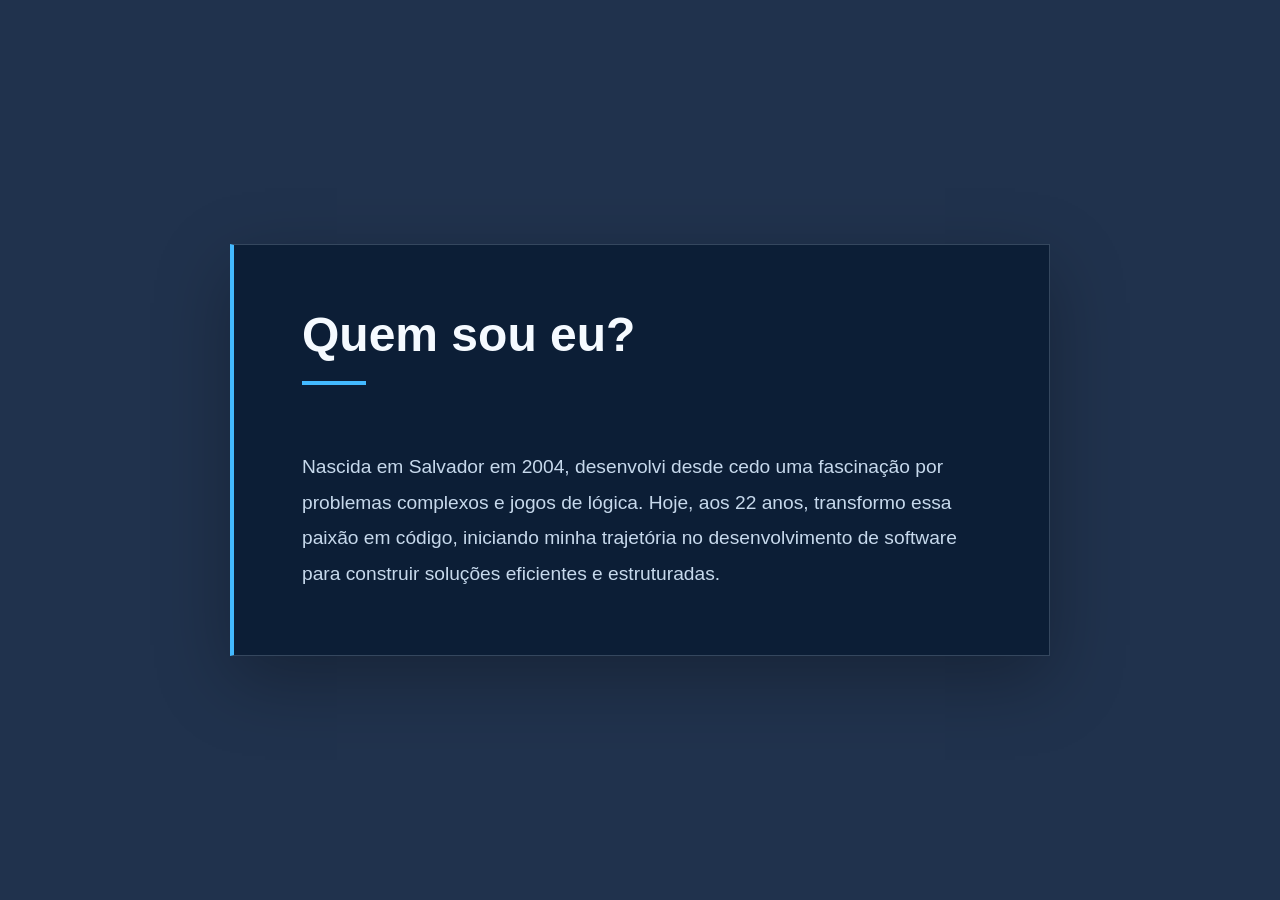
==== index.html @ 0cf0d45c "MEU PORTIFOLIO" ====
<!-- Apresentação, falar um pouco sobre "Você" -->
 <!-- Primeira página -->

<!DOCTYPE html>
<html lang="pt">
<head>
    <meta charset="UTF-8">
    <meta name="viewport" content="width=device-width, initial-scale=1.0">
    <title>Kaylanne Santos</title>
    <link rel="stylesheet" href="style.css">
</head>
<body>
    <main>
    <h1>Quem sou eu?</h1>
    <br><br>
    <h3>Nascida em Salvador em 2004, desenvolvi desde cedo uma fascinação por problemas complexos e jogos de lógica. Hoje, aos 22 anos, transformo essa paixão em código, iniciando minha trajetória no desenvolvimento de software para construir soluções eficientes e estruturadas.</h3>
    </main>
</body>
</html>
---- style.css ----
:root {
	color-scheme: dark;
	--blue-deep: #071b36;
	--blue: #0b3970;
	--blue-bright: #43b9ff;
	--white: #f5faff;
	--white-muted: #c7d9ec;
}

* {
	box-sizing: border-box;
}

body {
	min-height: 100vh;
	margin: 0;
	display: grid;
	place-items: center;
	padding: 48px 24px;
	color: var(--white);
	background-color: var(--blue-deep);
	background-image: url("assets/azul_noite.png");
	background-position: center;
	background-size: cover;
	background-repeat: no-repeat;
	font-family: "Trebuchet MS", "Verdana", sans-serif;
}

main {
	width: min(100%, 820px);
	padding: 64px 68px;
	border: 1px solid rgba(199, 217, 236, 0.22);
	border-left: 4px solid var(--blue-bright);
	background: rgba(5, 23, 47, 0.72);
	box-shadow: 0 24px 70px rgba(0, 0, 0, 0.28);
	animation: arrive 700ms ease-out both;
}

h1 {
	margin: 0 0 28px;
	color: var(--white);
	font-size: 3rem;
	line-height: 1.1;
}

h1::after {
	display: block;
	width: 64px;
	height: 4px;
	margin-top: 20px;
	background: var(--blue-bright);
	content: "";
}

h3 {
	margin: 0;
	color: var(--white-muted);
	font-size: 1.2rem;
	font-weight: 400;
	line-height: 1.85;
}

@keyframes arrive {
	from {
		opacity: 0;
		transform: translateY(14px);
	}

	to {
		opacity: 1;
		transform: translateY(0);
	}
}

@media (max-width: 600px) {
	body {
		padding: 24px 16px;
	}

	main {
		padding: 40px 28px;
	}

	h1 {
		font-size: 2.25rem;
	}

	h3 {
		font-size: 1.05rem;
	}
}

@media (prefers-reduced-motion: reduce) {
	*,
	*::before,
	*::after {
		animation-duration: 0.01ms !important;
		animation-iteration-count: 1 !important;
		scroll-behavior: auto !important;
	}
}
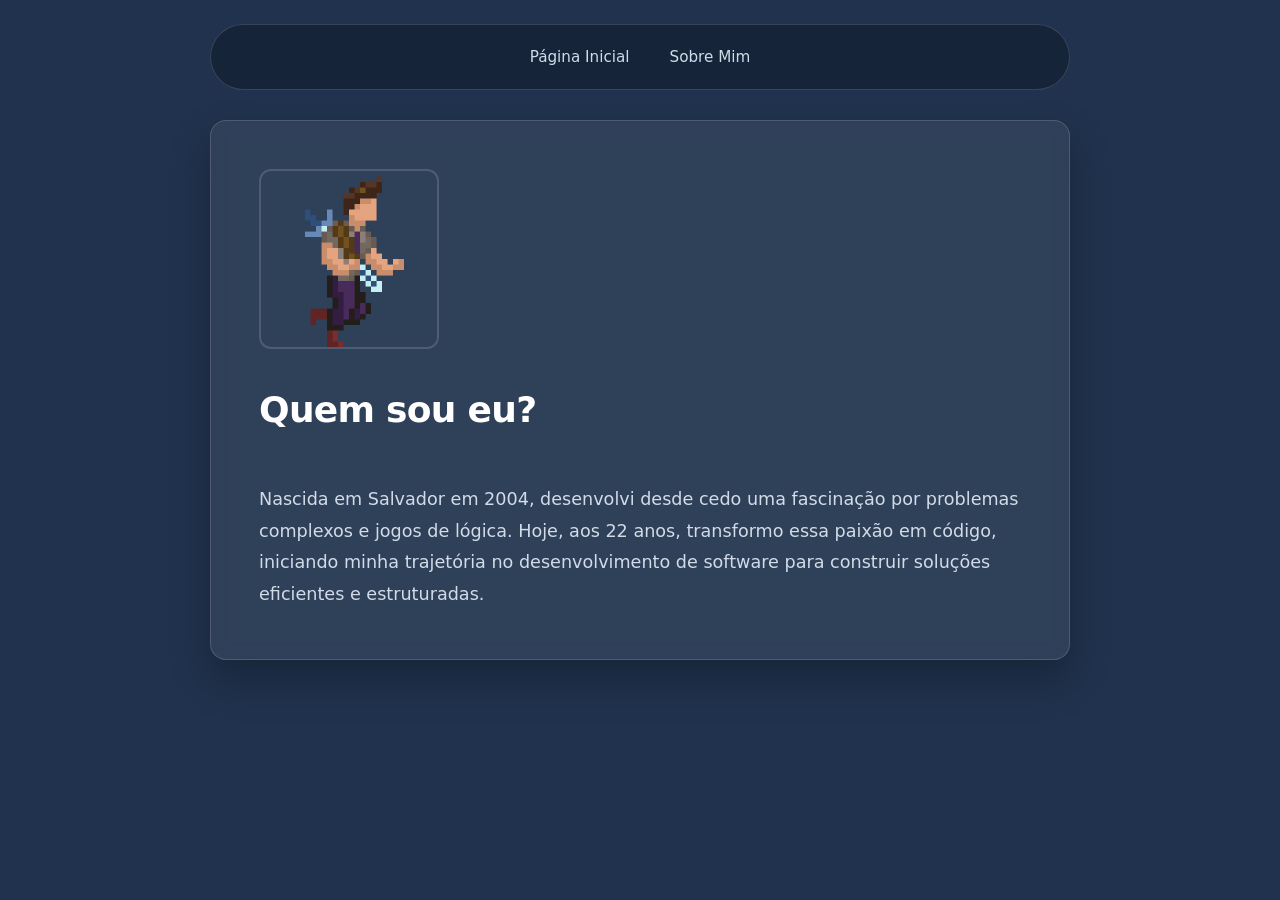
==== commit 85c7645b: "Quase finalizado" ====
--- a/index.html
+++ b/index.html
@@ -8,11 +8,17 @@
     <meta name="viewport" content="width=device-width, initial-scale=1.0">
     <title>Kaylanne Santos</title>
     <link rel="stylesheet" href="style.css">
+
 </head>
-<body>
+<body class="pagina-inicial" >
+    <nav class="meu-navegador">
+    <a href="index.html">Página Inicial</a>
+    <a href="experiencia.html">Sobre Mim</a>
+    </nav>
     <main>
+        <img src="assets/personagem_teste2.webp" alt="">
     <h1>Quem sou eu?</h1>
-    <br><br>
+    <br>
     <h3>Nascida em Salvador em 2004, desenvolvi desde cedo uma fascinação por problemas complexos e jogos de lógica. Hoje, aos 22 anos, transformo essa paixão em código, iniciando minha trajetória no desenvolvimento de software para construir soluções eficientes e estruturadas.</h3>
     </main>
 </body>
--- a/style.css
+++ b/style.css
@@ -1,101 +1,157 @@
+/* ==========================================
+   VARIÁVEIS DE CORES E ESTILOS
+   ========================================== */
 :root {
-	color-scheme: dark;
-	--blue-deep: #071b36;
-	--blue: #0b3970;
-	--blue-bright: #43b9ff;
-	--white: #f5faff;
-	--white-muted: #c7d9ec;
+	/* Azul extraído da imagem de referência (#20324d) */
+	--bg-blue: #20324d;
+	--bg-card: rgba(255, 255, 255, 0.07);
+	
+	/* Tipografia 100% Branca / Clara */
+	--text-white: #ffffff;
+	--text-muted: #d1dce8;
+	
+	/* Cores de Destaque */
+	--accent-blue: #38bdf8;
+	--border-color: rgba(255, 255, 255, 0.15);
 }
 
+/* ==========================================
+   RESET & BASE GLOBAL
+   ========================================== */
 * {
+	margin: 0;
+	padding: 0;
 	box-sizing: border-box;
 }
 
 body {
+	width: 100%;
 	min-height: 100vh;
 	margin: 0;
-	display: grid;
-	place-items: center;
-	padding: 48px 24px;
-	color: var(--white);
-	background-color: var(--blue-deep);
-	background-image: url("assets/azul_noite.png");
-	background-position: center;
-	background-size: cover;
-	background-repeat: no-repeat;
-	font-family: "Trebuchet MS", "Verdana", sans-serif;
+	background-color: var(--bg-blue);
+	color: var(--text-white);
+	font-family: 'Inter', system-ui, -apple-system, sans-serif;
+	line-height: 1.6;
+	display: flex;
+	flex-direction: column;
+	align-items: center;
 }
 
+/* Container de Conteúdo Principal */
 main {
-	width: min(100%, 820px);
-	padding: 64px 68px;
-	border: 1px solid rgba(199, 217, 236, 0.22);
-	border-left: 4px solid var(--blue-bright);
-	background: rgba(5, 23, 47, 0.72);
-	box-shadow: 0 24px 70px rgba(0, 0, 0, 0.28);
-	animation: arrive 700ms ease-out both;
+	width: min(90%, 860px);
+	margin: 30px auto 60px;
+	padding: 48px;
+	background: var(--bg-card);
+	border: 1px solid var(--border-color);
+	border-radius: 16px;
+	backdrop-filter: blur(8px);
+	box-shadow: 0 20px 40px rgba(0, 0, 0, 0.25);
 }
 
-h1 {
-	margin: 0 0 28px;
-	color: var(--white);
-	font-size: 3rem;
-	line-height: 1.1;
+/* ==========================================
+   MENU DE NAVEGAÇÃO (.meu-navegador)
+   ========================================== */
+.meu-navegador {
+	width: min(90%, 860px);
+	margin: 24px auto 0;
+	padding: 14px 28px;
+	display: flex;
+	justify-content: center;
+	align-items: center;
+	gap: 2.5rem; /* Espaçamento bem distribuído entre os links */
+	background: rgba(21, 35, 54, 0.85);
+	border: 1px solid var(--border-color);
+	border-radius: 50px;
+	backdrop-filter: blur(12px);
 }
 
-h1::after {
-	display: block;
-	width: 64px;
-	height: 4px;
-	margin-top: 20px;
-	background: var(--blue-bright);
-	content: "";
+.meu-navegador a {
+	position: relative;
+	color: var(--text-muted);
+	text-decoration: none;
+	font-weight: 500;
+	font-size: 0.95rem;
+	padding: 6px 0;
+	transition: color 0.2s ease;
+}
+
+.meu-navegador a:hover {
+	color: var(--text-white);
+}
+
+/* Efeito moderno de linha azul ao passar o mouse */
+.meu-navegador a::after {
+	content: '';
+	position: absolute;
+	left: 0;
+	bottom: -2px;
+	width: 0%;
+	height: 2px;
+	background-color: var(--accent-blue);
+	transition: width 0.3s ease;
+	border-radius: 2px;
+}
+
+.meu-navegador a:hover::after {
+	width: 100%;
+}
+
+/* ==========================================
+   ELEMENTOS DE CONTEÚDO (H1, H3, Imagens)
+   ========================================== */
+h1 {
+	color: var(--text-white);
+	font-size: 2.25rem;
+	margin-bottom: 20px;
+	letter-spacing: -0.02em;
 }
 
 h3 {
-	margin: 0;
-	color: var(--white-muted);
-	font-size: 1.2rem;
+	color: var(--text-muted);
+	font-size: 1.1rem;
 	font-weight: 400;
-	line-height: 1.85;
+	line-height: 1.8;
 }
 
-@keyframes arrive {
-	from {
-		opacity: 0;
-		transform: translateY(14px);
+/* Estilo para a foto de perfil na página inicial */
+main > img {
+	max-width: 180px;
+	height: auto;
+	border-radius: 12px;
+	margin-bottom: 24px;
+	object-fit: cover;
+	border: 2px solid var(--border-color);
+}
+
+/* Ajuste específico para os ícones de linguagens (Python, HTML, etc) */
+main h3 img {
+	width: 32px;
+	height: 32px;
+	vertical-align: middle;
+	margin-left: 8px;
+	border-radius: 4px;
+	border: none;
+}
+
+/* ==========================================
+   RESPONSIVIDADE (Celulares / Dispositivos Móveis)
+   ========================================== */
+@media (max-width: 650px) {
+	.meu-navegador {
+		flex-wrap: wrap;
+		gap: 1rem;
+		border-radius: 16px;
+		padding: 16px;
 	}
 
-	to {
-		opacity: 1;
-		transform: translateY(0);
+	main {
+		padding: 24px;
+		margin: 20px auto;
+	}
+
+	h1 {
+		font-size: 1.75rem;
 	}
 }
 
-@media (max-width: 600px) {
-	body {
-		padding: 24px 16px;
-	}
-
-	main {
-		padding: 40px 28px;
-	}
-
-	h1 {
-		font-size: 2.25rem;
-	}
-
-	h3 {
-		font-size: 1.05rem;
-	}
-}
-
-@media (prefers-reduced-motion: reduce) {
-	*,
-	*::before,
-	*::after {
-		animation-duration: 0.01ms !important;
-		animation-iteration-count: 1 !important;
-		scroll-behavior: auto !important;
-	}
-}
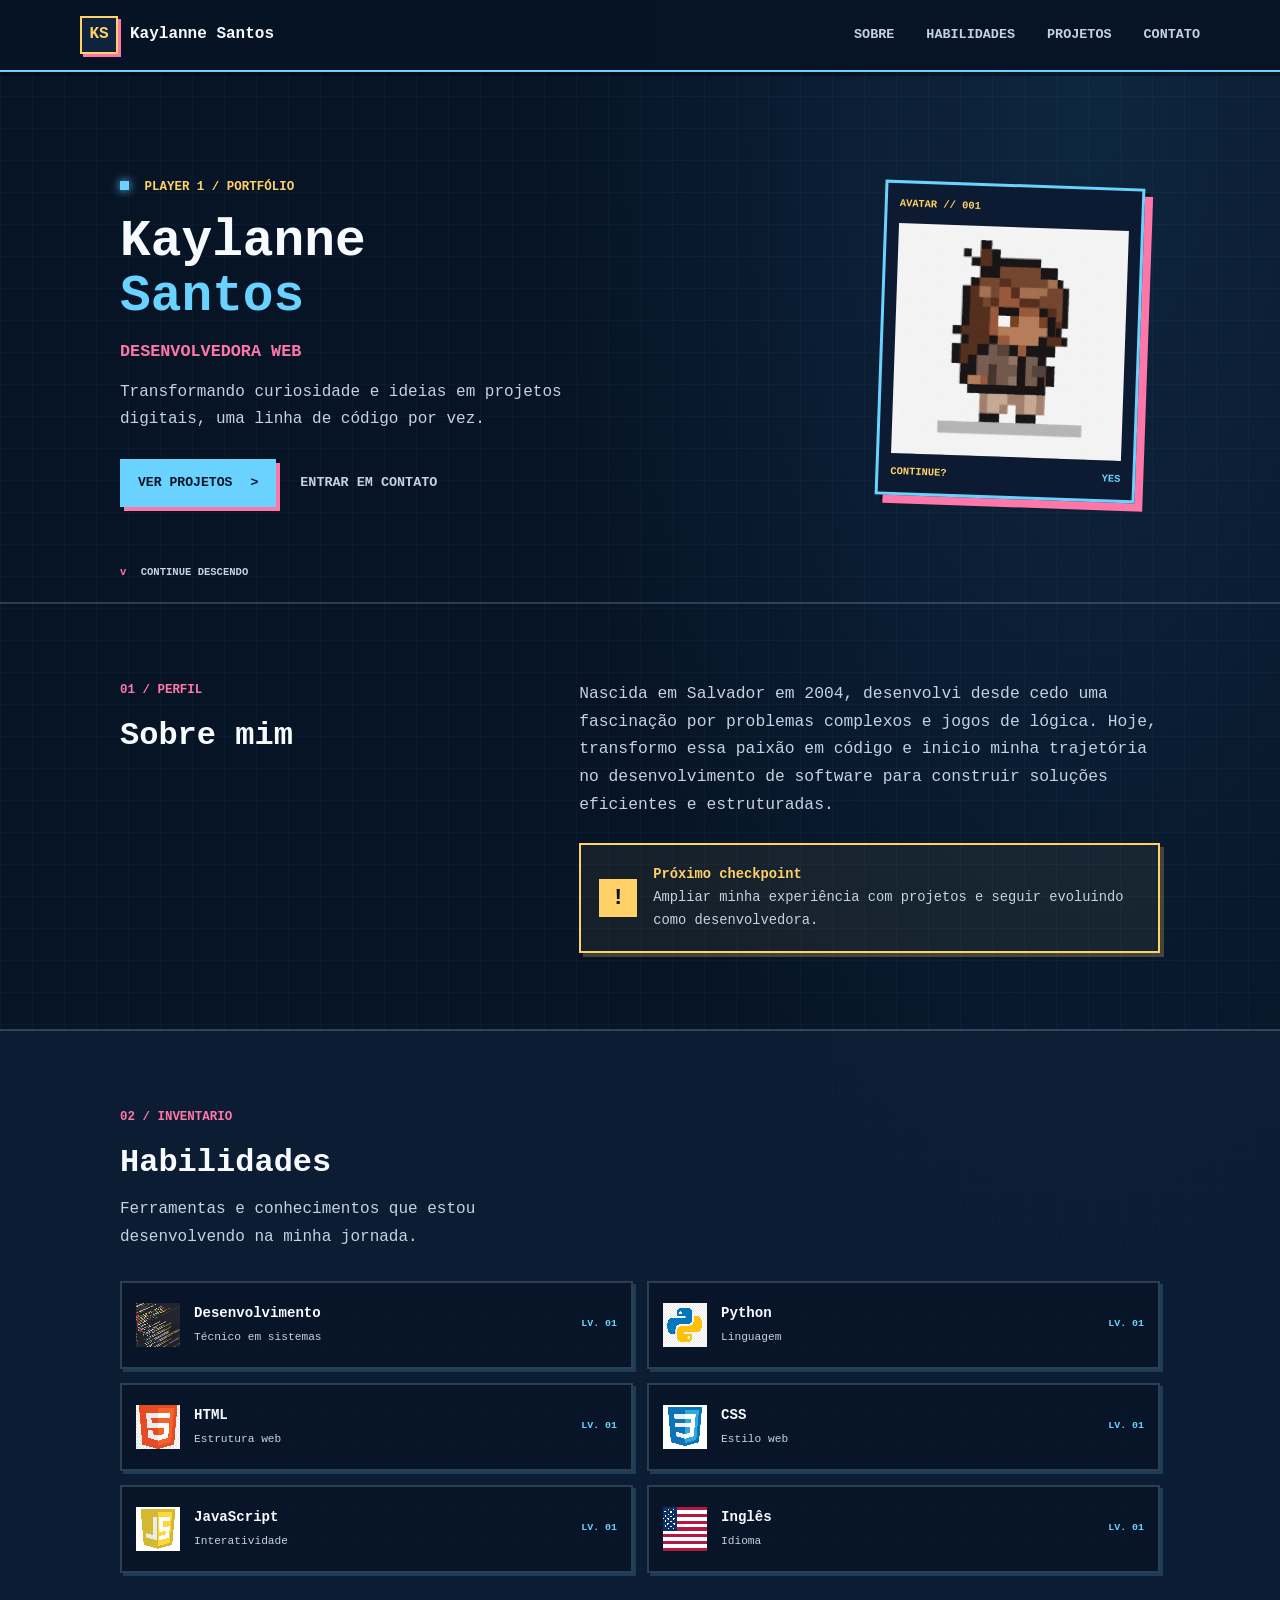
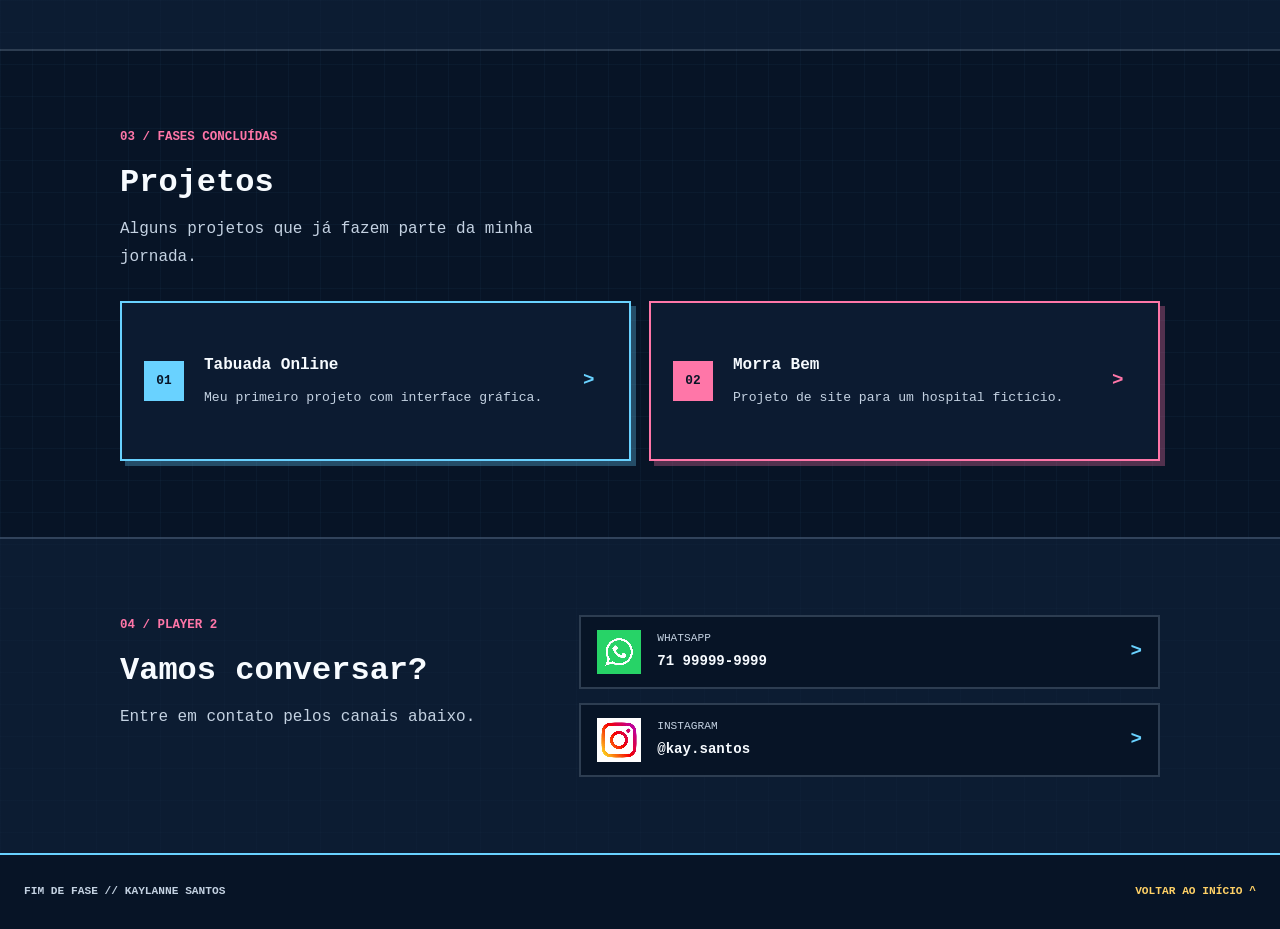
==== commit 147a65e2: "Mayara que fez" ====
--- a/index.html
+++ b/index.html
@@ -1,25 +1,160 @@
-<!-- Apresentação, falar um pouco sobre "Você" -->
- <!-- Primeira página -->
-
 <!DOCTYPE html>
-<html lang="pt">
+<html lang="pt-BR">
 <head>
     <meta charset="UTF-8">
     <meta name="viewport" content="width=device-width, initial-scale=1.0">
-    <title>Kaylanne Santos</title>
+    <meta name="description" content="Portfólio de Kaylanne Santos, desenvolvedora web em formação.">
+    <title>Kaylanne Santos | Portfólio</title>
     <link rel="stylesheet" href="style.css">
+</head>
+<body class="portfolio">
+    <header class="site-header">
+        <nav class="meu-navegador" aria-label="Navegação principal">
+            <a class="brand" href="#inicio" aria-label="Kaylanne Santos, início">
+                <span class="brand-mark" aria-hidden="true">KS</span>
+                <span class="brand-name">Kaylanne Santos</span>
+            </a>
+            <div class="nav-links">
+                <a href="#sobre">Sobre</a>
+                <a href="#experiencia">Habilidades</a>
+                <a href="#projetos">Projetos</a>
+                <a href="#contato">Contato</a>
+            </div>
+        </nav>
+    </header>
 
-</head>
-<body class="pagina-inicial" >
-    <nav class="meu-navegador">
-    <a href="index.html">Página Inicial</a>
-    <a href="experiencia.html">Sobre Mim</a>
-    </nav>
     <main>
-        <img src="assets/personagem_teste2.webp" alt="">
-    <h1>Quem sou eu?</h1>
-    <br>
-    <h3>Nascida em Salvador em 2004, desenvolvi desde cedo uma fascinação por problemas complexos e jogos de lógica. Hoje, aos 22 anos, transformo essa paixão em código, iniciando minha trajetória no desenvolvimento de software para construir soluções eficientes e estruturadas.</h3>
+        <section class="hero page-width" id="inicio" aria-labelledby="hero-title">
+            <div class="hero-copy">
+                <p class="eyebrow"><span class="status-light" aria-hidden="true"></span> PLAYER 1 / PORTFÓLIO</p>
+                <h1 id="hero-title">Kaylanne<br><span>Santos</span></h1>
+                <p class="hero-role">Desenvolvedora web</p>
+                <p class="hero-summary">Transformando curiosidade e ideias em projetos digitais, uma linha de código por vez.</p>
+                <div class="hero-actions">
+                    <a class="pixel-button" href="#projetos">Ver projetos <span aria-hidden="true">&gt;</span></a>
+                    <a class="text-link" href="#contato">Entrar em contato</a>
+                </div>
+            </div>
+            <figure class="avatar-frame">
+                <span class="frame-label">AVATAR // 001</span>
+                <img src="assets/eu_pixel.jpg" alt="Retrato em pixel art de Kaylanne Santos">
+                <figcaption>CONTINUE? <span>YES</span></figcaption>
+            </figure>
+            <a class="scroll-cue" href="#sobre"><span aria-hidden="true">v</span> CONTINUE DESCENDO</a>
+        </section>
+
+        <section class="page-section" id="sobre" aria-labelledby="sobre-title">
+            <div class="page-width section-inner about-layout">
+                <div class="section-heading">
+                    <p class="eyebrow">01 / PERFIL</p>
+                    <h2 id="sobre-title">Sobre mim</h2>
+                </div>
+                <div class="about-copy">
+                    <p>Nascida em Salvador em 2004, desenvolvi desde cedo uma fascinação por problemas complexos e jogos de lógica. Hoje, transformo essa paixão em código e inicio minha trajetória no desenvolvimento de software para construir soluções eficientes e estruturadas.</p>
+                    <div class="checkpoint">
+                        <span class="checkpoint-icon" aria-hidden="true">!</span>
+                        <p><strong>Próximo checkpoint</strong><br>Ampliar minha experiência com projetos e seguir evoluindo como desenvolvedora.</p>
+                    </div>
+                </div>
+            </div>
+        </section>
+
+        <section class="page-section section-alt" id="experiencia" aria-labelledby="habilidades-title">
+            <div class="page-width section-inner">
+                <div class="section-heading">
+                    <p class="eyebrow">02 / INVENTARIO</p>
+                    <h2 id="habilidades-title">Habilidades</h2>
+                    <p class="section-intro">Ferramentas e conhecimentos que estou desenvolvendo na minha jornada.</p>
+                </div>
+                <ul class="skill-grid">
+                    <li class="skill-item">
+                        <img src="assets/dese.jpg" alt="" loading="lazy">
+                        <span><strong>Desenvolvimento</strong><small>Técnico em sistemas</small></span>
+                        <span class="skill-level" aria-label="Em desenvolvimento">LV. 01</span>
+                    </li>
+                    <li class="skill-item">
+                        <img src="assets/python_logo.png" alt="" loading="lazy">
+                        <span><strong>Python</strong><small>Linguagem</small></span>
+                        <span class="skill-level" aria-label="Em desenvolvimento">LV. 01</span>
+                    </li>
+                    <li class="skill-item">
+                        <img src="assets/html.jpeg" alt="" loading="lazy">
+                        <span><strong>HTML</strong><small>Estrutura web</small></span>
+                        <span class="skill-level" aria-label="Em desenvolvimento">LV. 01</span>
+                    </li>
+                    <li class="skill-item">
+                        <img src="assets/css2.webp" alt="" loading="lazy">
+                        <span><strong>CSS</strong><small>Estilo web</small></span>
+                        <span class="skill-level" aria-label="Em desenvolvimento">LV. 01</span>
+                    </li>
+                    <li class="skill-item">
+                        <img src="assets/javascript.png" alt="" loading="lazy">
+                        <span><strong>JavaScript</strong><small>Interatividade</small></span>
+                        <span class="skill-level" aria-label="Em desenvolvimento">LV. 01</span>
+                    </li>
+                    <li class="skill-item">
+                        <img src="assets/ingles.webp" alt="" loading="lazy">
+                        <span><strong>Inglês</strong><small>Idioma</small></span>
+                        <span class="skill-level" aria-label="Em desenvolvimento">LV. 01</span>
+                    </li>
+                </ul>
+            </div>
+        </section>
+
+        <section class="page-section" id="projetos" aria-labelledby="projetos-title">
+            <div class="page-width section-inner">
+                <div class="section-heading">
+                    <p class="eyebrow">03 / FASES CONCLUÍDAS</p>
+                    <h2 id="projetos-title">Projetos</h2>
+                    <p class="section-intro">Alguns projetos que já fazem parte da minha jornada.</p>
+                </div>
+                <div class="project-grid">
+                    <a class="project-item" href="https://tabuadaonline-theta.vercel.app/" target="_blank" rel="noopener noreferrer">
+                        <span class="project-number">01</span>
+                        <span class="project-content">
+                            <strong>Tabuada Online</strong>
+                            <span>Meu primeiro projeto com interface gráfica.</span>
+                        </span>
+                        <span class="project-arrow" aria-hidden="true">&gt;</span>
+                    </a>
+                    <a class="project-item project-pink" href="https://share.google/IyVPj1m2NV01SVsqX" target="_blank" rel="noopener noreferrer">
+                        <span class="project-number">02</span>
+                        <span class="project-content">
+                            <strong>Morra Bem</strong>
+                            <span>Projeto de site para um hospital fictício.</span>
+                        </span>
+                        <span class="project-arrow" aria-hidden="true">&gt;</span>
+                    </a>
+                </div>
+            </div>
+        </section>
+
+        <section class="page-section section-alt" id="contato" aria-labelledby="contato-title">
+            <div class="page-width section-inner contact-layout">
+                <div class="section-heading">
+                    <p class="eyebrow">04 / PLAYER 2</p>
+                    <h2 id="contato-title">Vamos conversar?</h2>
+                    <p class="section-intro">Entre em contato pelos canais abaixo.</p>
+                </div>
+                <div class="contact-list">
+                    <a class="contact-item" href="https://wa.me/5571999999999" target="_blank" rel="noopener noreferrer">
+                        <img src="assets/whatsapp.jpeg" alt="" loading="lazy">
+                        <span><small>WHATSAPP</small><strong>71 99999-9999</strong></span>
+                        <span class="project-arrow" aria-hidden="true">&gt;</span>
+                    </a>
+                    <a class="contact-item" href="https://www.instagram.com/kay.santos/" target="_blank" rel="noopener noreferrer">
+                        <img src="assets/insta.jpeg" alt="" loading="lazy">
+                        <span><small>INSTAGRAM</small><strong>@kay.santos</strong></span>
+                        <span class="project-arrow" aria-hidden="true">&gt;</span>
+                    </a>
+                </div>
+            </div>
+        </section>
     </main>
+
+    <footer class="site-footer">
+        <p>FIM DE FASE // KAYLANNE SANTOS</p>
+        <a href="#inicio">VOLTAR AO INÍCIO ^</a>
+    </footer>
 </body>
 </html>
--- a/style.css
+++ b/style.css
@@ -1,157 +1,625 @@
-/* ==========================================
-   VARIÁVEIS DE CORES E ESTILOS
-   ========================================== */
 :root {
-	/* Azul extraído da imagem de referência (#20324d) */
-	--bg-blue: #20324d;
-	--bg-card: rgba(255, 255, 255, 0.07);
-	
-	/* Tipografia 100% Branca / Clara */
-	--text-white: #ffffff;
-	--text-muted: #d1dce8;
-	
-	/* Cores de Destaque */
-	--accent-blue: #38bdf8;
-	--border-color: rgba(255, 255, 255, 0.15);
-}
-
-/* ==========================================
-   RESET & BASE GLOBAL
-   ========================================== */
+	color-scheme: dark;
+	--night: #071426;
+	--night-light: #10233c;
+	--panel: #0c1b31;
+	--white: #f7fbff;
+	--muted: #c4d2e2;
+	--cyan: #69d2ff;
+	--pink: #ff76a8;
+	--gold: #ffd166;
+	--line: rgba(194, 224, 255, 0.2);
+	--pixel-shadow: 5px 5px 0 rgba(0, 0, 0, 0.45);
+}
+
 * {
+	box-sizing: border-box;
+}
+
+html {
+	scroll-behavior: smooth;
+}
+
+body {
+	min-width: 320px;
 	margin: 0;
+	background-color: var(--night);
+	background-image:
+		linear-gradient(rgba(105, 210, 255, 0.035) 1px, transparent 1px),
+		linear-gradient(90deg, rgba(105, 210, 255, 0.035) 1px, transparent 1px),
+		radial-gradient(ellipse at 85% 4%, rgba(35, 91, 137, 0.25), transparent 34rem);
+	background-size: 32px 32px, 32px 32px, auto;
+	color: var(--white);
+	font-family: "Courier New", Courier, monospace;
+	font-size: 16px;
+	line-height: 1.7;
+}
+
+a {
+	color: inherit;
+}
+
+a:focus-visible {
+	outline: 3px solid var(--gold);
+	outline-offset: 5px;
+}
+
+.page-width {
+	width: min(100% - 48px, 1040px);
+	margin-inline: auto;
+}
+
+.site-header {
+	position: sticky;
+	top: 0;
+	z-index: 10;
+	border-bottom: 2px solid var(--cyan);
+	background: rgba(7, 20, 38, 0.96);
+	box-shadow: 0 4px 0 rgba(0, 0, 0, 0.35);
+}
+
+.meu-navegador {
+	width: min(100% - 48px, 1120px);
+	min-height: 70px;
+	margin-inline: auto;
+	display: flex;
+	align-items: center;
+	justify-content: space-between;
+	gap: 24px;
+}
+
+.brand,
+.nav-links,
+.hero-actions {
+	display: flex;
+	align-items: center;
+}
+
+.brand {
+	gap: 12px;
+	color: var(--white);
+	text-decoration: none;
+	font-weight: 700;
+}
+
+.brand-mark {
+	width: 38px;
+	height: 38px;
+	display: grid;
+	place-items: center;
+	border: 2px solid var(--gold);
+	background: var(--night-light);
+	color: var(--gold);
+	box-shadow: 3px 3px 0 var(--pink);
+}
+
+.nav-links {
+	gap: clamp(14px, 3vw, 32px);
+}
+
+.nav-links a,
+.text-link {
+	color: var(--muted);
+	font-size: 0.84rem;
+	font-weight: 700;
+	text-decoration: none;
+	text-transform: uppercase;
+	transition: color 160ms ease;
+}
+
+.nav-links a:hover,
+.text-link:hover {
+	color: var(--cyan);
+}
+
+.hero {
+	min-height: 530px;
+	padding-block: 74px 64px;
+	display: grid;
+	grid-template-columns: minmax(0, 1fr) 300px;
+	align-items: center;
+	gap: 72px;
+	position: relative;
+}
+
+.hero-copy {
+	max-width: 620px;
+}
+
+.eyebrow {
+	margin: 0 0 16px;
+	color: var(--gold);
+	font-size: 0.78rem;
+	font-weight: 700;
+	letter-spacing: 0;
+}
+
+.status-light {
+	width: 9px;
+	height: 9px;
+	margin-right: 8px;
+	display: inline-block;
+	background: var(--cyan);
+	box-shadow: 0 0 10px var(--cyan);
+}
+
+h1,
+h2,
+p,
+figure {
+	margin-top: 0;
+}
+
+h1 {
+	margin-bottom: 14px;
+	font-size: 3.2rem;
+	line-height: 1.08;
+}
+
+h1 span {
+	color: var(--cyan);
+}
+
+.hero-role {
+	margin-bottom: 12px;
+	color: var(--pink);
+	font-size: 1.05rem;
+	font-weight: 700;
+	text-transform: uppercase;
+}
+
+.hero-summary {
+	max-width: 54ch;
+	margin-bottom: 26px;
+	color: var(--muted);
+}
+
+.hero-actions {
+	flex-wrap: wrap;
+	gap: 24px;
+}
+
+.pixel-button {
+	min-height: 48px;
+	padding: 10px 16px;
+	display: inline-flex;
+	align-items: center;
+	gap: 18px;
+	border: 2px solid var(--cyan);
+	background: var(--cyan);
+	box-shadow: 4px 4px 0 var(--pink);
+	color: var(--night);
+	font-size: 0.82rem;
+	font-weight: 700;
+	text-decoration: none;
+	text-transform: uppercase;
+	transition: transform 160ms ease, box-shadow 160ms ease;
+}
+
+.pixel-button:hover {
+	transform: translate(2px, 2px);
+	box-shadow: 2px 2px 0 var(--pink);
+}
+
+.avatar-frame {
+	width: 260px;
+	margin: 0 auto;
+	padding: 12px;
+	border: 3px solid var(--cyan);
+	background: var(--panel);
+	box-shadow: 8px 8px 0 var(--pink), var(--pixel-shadow);
+	transform: rotate(2deg);
+}
+
+.frame-label,
+.avatar-frame figcaption {
+	display: flex;
+	justify-content: space-between;
+	color: var(--gold);
+	font-size: 0.65rem;
+	font-weight: 700;
+}
+
+.avatar-frame img {
+	width: 100%;
+	aspect-ratio: 1;
+	margin-block: 10px;
+	display: block;
+	object-fit: cover;
+	image-rendering: pixelated;
+}
+
+.avatar-frame figcaption span {
+	color: var(--cyan);
+}
+
+.scroll-cue {
+	position: absolute;
+	bottom: 20px;
+	left: 0;
+	color: var(--muted);
+	font-size: 0.66rem;
+	font-weight: 700;
+	text-decoration: none;
+}
+
+.scroll-cue span {
+	margin-right: 8px;
+	color: var(--pink);
+}
+
+.page-section {
+	scroll-margin-top: 70px;
+	border-top: 2px solid var(--line);
+}
+
+.section-alt {
+	background: rgba(16, 35, 60, 0.56);
+}
+
+.section-inner {
+	padding-block: 76px;
+}
+
+.about-layout,
+.contact-layout {
+	display: grid;
+	grid-template-columns: minmax(220px, 0.8fr) minmax(0, 1.2fr);
+	gap: 72px;
+}
+
+.section-heading h2 {
+	margin-bottom: 14px;
+	color: var(--white);
+	font-size: 2rem;
+	line-height: 1.2;
+}
+
+.section-heading .eyebrow {
+	color: var(--pink);
+}
+
+.section-intro,
+.about-copy > p {
+	color: var(--muted);
+}
+
+.section-intro {
+	max-width: 48ch;
+	margin-bottom: 0;
+}
+
+.about-copy > p {
+	margin-bottom: 24px;
+	font-size: 1.02rem;
+}
+
+.checkpoint {
+	padding: 18px;
+	display: flex;
+	align-items: center;
+	gap: 16px;
+	border: 2px solid var(--gold);
+	background: rgba(255, 209, 102, 0.06);
+	box-shadow: 4px 4px 0 rgba(255, 209, 102, 0.24);
+}
+
+.checkpoint-icon {
+	width: 38px;
+	height: 38px;
+	flex: 0 0 38px;
+	display: grid;
+	place-items: center;
+	background: var(--gold);
+	color: var(--night);
+	font-size: 1.4rem;
+	font-weight: 700;
+}
+
+.checkpoint p {
+	margin: 0;
+	color: var(--muted);
+	font-size: 0.86rem;
+}
+
+.checkpoint strong {
+	color: var(--gold);
+}
+
+.skill-grid {
+	margin: 30px 0 0;
 	padding: 0;
-	box-sizing: border-box;
-}
-
-body {
-	width: 100%;
-	min-height: 100vh;
+	display: grid;
+	grid-template-columns: repeat(2, minmax(0, 1fr));
+	gap: 14px;
+	list-style: none;
+}
+
+.skill-item {
+	min-height: 88px;
+	padding: 14px;
+	display: flex;
+	align-items: center;
+	gap: 14px;
+	border: 2px solid var(--line);
+	background: rgba(7, 20, 38, 0.78);
+	box-shadow: 3px 3px 0 rgba(105, 210, 255, 0.18);
+}
+
+.skill-item img,
+.contact-item img {
+	width: 44px;
+	height: 44px;
+	flex: 0 0 44px;
+	object-fit: cover;
+	image-rendering: pixelated;
+}
+
+.skill-item > span:nth-child(2),
+.contact-item > span:nth-child(2) {
+	min-width: 0;
+	display: grid;
+	gap: 2px;
+}
+
+.skill-item strong,
+.contact-item strong {
+	color: var(--white);
+	font-size: 0.88rem;
+}
+
+.skill-item small,
+.contact-item small {
+	color: var(--muted);
+	font-size: 0.7rem;
+}
+
+.skill-level {
+	margin-left: auto;
+	color: var(--cyan);
+	font-size: 0.62rem;
+	font-weight: 700;
+	white-space: nowrap;
+}
+
+.project-grid {
+	margin-top: 30px;
+	display: grid;
+	grid-template-columns: repeat(2, minmax(0, 1fr));
+	gap: 18px;
+}
+
+.project-item {
+	min-height: 160px;
+	padding: 22px;
+	display: grid;
+	grid-template-columns: 44px minmax(0, 1fr) 24px;
+	align-items: center;
+	gap: 16px;
+	border: 2px solid var(--cyan);
+	background: var(--panel);
+	box-shadow: 5px 5px 0 rgba(105, 210, 255, 0.3);
+	text-decoration: none;
+	transition: transform 160ms ease, box-shadow 160ms ease;
+}
+
+.project-item:hover {
+	transform: translate(2px, 2px);
+	box-shadow: 3px 3px 0 rgba(105, 210, 255, 0.3);
+}
+
+.project-pink {
+	border-color: var(--pink);
+	box-shadow: 5px 5px 0 rgba(255, 118, 168, 0.3);
+}
+
+.project-number {
+	width: 40px;
+	height: 40px;
+	display: grid;
+	place-items: center;
+	background: var(--cyan);
+	color: var(--night);
+	font-size: 0.8rem;
+	font-weight: 700;
+}
+
+.project-pink .project-number {
+	background: var(--pink);
+}
+
+.project-content {
+	display: grid;
+	gap: 8px;
+}
+
+.project-content strong {
+	font-size: 1rem;
+}
+
+.project-content span {
+	color: var(--muted);
+	font-size: 0.82rem;
+}
+
+.project-arrow {
+	color: var(--cyan);
+	font-size: 1.2rem;
+	font-weight: 700;
+}
+
+.project-pink .project-arrow {
+	color: var(--pink);
+}
+
+.contact-list {
+	display: grid;
+	gap: 14px;
+}
+
+.contact-item {
+	min-height: 74px;
+	padding: 12px 16px;
+	display: flex;
+	align-items: center;
+	gap: 16px;
+	border: 2px solid var(--line);
+	background: var(--night);
+	text-decoration: none;
+}
+
+.contact-item .project-arrow {
+	margin-left: auto;
+}
+
+.contact-item:hover {
+	border-color: var(--cyan);
+}
+
+.site-footer {
+	min-height: 76px;
+	padding: 18px 24px;
+	display: flex;
+	justify-content: space-between;
+	align-items: center;
+	gap: 20px;
+	border-top: 2px solid var(--cyan);
+	background: var(--night);
+	color: var(--muted);
+	font-size: 0.7rem;
+	font-weight: 700;
+}
+
+.site-footer p {
 	margin: 0;
-	background-color: var(--bg-blue);
-	color: var(--text-white);
-	font-family: 'Inter', system-ui, -apple-system, sans-serif;
-	line-height: 1.6;
-	display: flex;
-	flex-direction: column;
-	align-items: center;
-}
-
-/* Container de Conteúdo Principal */
-main {
-	width: min(90%, 860px);
-	margin: 30px auto 60px;
-	padding: 48px;
-	background: var(--bg-card);
-	border: 1px solid var(--border-color);
-	border-radius: 16px;
-	backdrop-filter: blur(8px);
-	box-shadow: 0 20px 40px rgba(0, 0, 0, 0.25);
-}
-
-/* ==========================================
-   MENU DE NAVEGAÇÃO (.meu-navegador)
-   ========================================== */
-.meu-navegador {
-	width: min(90%, 860px);
-	margin: 24px auto 0;
-	padding: 14px 28px;
-	display: flex;
-	justify-content: center;
-	align-items: center;
-	gap: 2.5rem; /* Espaçamento bem distribuído entre os links */
-	background: rgba(21, 35, 54, 0.85);
-	border: 1px solid var(--border-color);
-	border-radius: 50px;
-	backdrop-filter: blur(12px);
-}
-
-.meu-navegador a {
-	position: relative;
-	color: var(--text-muted);
+}
+
+.site-footer a {
+	color: var(--gold);
 	text-decoration: none;
-	font-weight: 500;
-	font-size: 0.95rem;
-	padding: 6px 0;
-	transition: color 0.2s ease;
-}
-
-.meu-navegador a:hover {
-	color: var(--text-white);
-}
-
-/* Efeito moderno de linha azul ao passar o mouse */
-.meu-navegador a::after {
-	content: '';
-	position: absolute;
-	left: 0;
-	bottom: -2px;
-	width: 0%;
-	height: 2px;
-	background-color: var(--accent-blue);
-	transition: width 0.3s ease;
-	border-radius: 2px;
-}
-
-.meu-navegador a:hover::after {
-	width: 100%;
-}
-
-/* ==========================================
-   ELEMENTOS DE CONTEÚDO (H1, H3, Imagens)
-   ========================================== */
-h1 {
-	color: var(--text-white);
-	font-size: 2.25rem;
-	margin-bottom: 20px;
-	letter-spacing: -0.02em;
-}
-
-h3 {
-	color: var(--text-muted);
-	font-size: 1.1rem;
-	font-weight: 400;
-	line-height: 1.8;
-}
-
-/* Estilo para a foto de perfil na página inicial */
-main > img {
-	max-width: 180px;
-	height: auto;
-	border-radius: 12px;
-	margin-bottom: 24px;
-	object-fit: cover;
-	border: 2px solid var(--border-color);
-}
-
-/* Ajuste específico para os ícones de linguagens (Python, HTML, etc) */
-main h3 img {
-	width: 32px;
-	height: 32px;
-	vertical-align: middle;
-	margin-left: 8px;
-	border-radius: 4px;
-	border: none;
-}
-
-/* ==========================================
-   RESPONSIVIDADE (Celulares / Dispositivos Móveis)
-   ========================================== */
-@media (max-width: 650px) {
+}
+
+@media (max-width: 760px) {
 	.meu-navegador {
-		flex-wrap: wrap;
-		gap: 1rem;
-		border-radius: 16px;
+		width: calc(100% - 32px);
+		min-height: 64px;
+	}
+
+	.brand-name {
+		display: none;
+	}
+
+	.nav-links {
+		gap: 14px;
+	}
+
+	.nav-links a {
+		font-size: 0.72rem;
+	}
+
+	.hero {
+		min-height: 0;
+		padding-block: 56px 66px;
+		grid-template-columns: minmax(0, 1fr) 210px;
+		gap: 28px;
+	}
+
+	.avatar-frame {
+		width: 190px;
+	}
+
+	.about-layout,
+	.contact-layout {
+		grid-template-columns: minmax(0, 1fr);
+		gap: 24px;
+	}
+
+	.section-inner {
+		padding-block: 56px;
+	}
+}
+
+@media (max-width: 520px) {
+	.page-width {
+		width: calc(100% - 36px);
+	}
+
+	.meu-navegador {
+		width: calc(100% - 24px);
+		gap: 10px;
+	}
+
+	.brand-mark {
+		width: 32px;
+		height: 32px;
+		flex: 0 0 32px;
+		font-size: 0.82rem;
+	}
+
+	.nav-links {
+		gap: clamp(8px, 2.4vw, 13px);
+	}
+
+	.nav-links a {
+		font-size: 0.63rem;
+	}
+
+	.hero {
+		padding-block: 44px 62px;
+		grid-template-columns: minmax(0, 1fr);
+		gap: 32px;
+	}
+
+	h1 {
+		font-size: 2.5rem;
+	}
+
+	.avatar-frame {
+		width: 190px;
+	}
+
+	.scroll-cue {
+		bottom: 18px;
+	}
+
+	.section-inner {
+		padding-block: 48px;
+	}
+
+	.section-heading h2 {
+		font-size: 1.6rem;
+	}
+
+	.skill-grid,
+	.project-grid {
+		grid-template-columns: minmax(0, 1fr);
+	}
+
+	.skill-item {
+		min-height: 76px;
+	}
+
+	.project-item {
+		min-height: 132px;
 		padding: 16px;
 	}
 
-	main {
-		padding: 24px;
-		margin: 20px auto;
-	}
-
-	h1 {
-		font-size: 1.75rem;
-	}
-}
-
+	.site-footer {
+		align-items: flex-start;
+		flex-direction: column;
+		gap: 8px;
+	}
+}
+
+@media (prefers-reduced-motion: reduce) {
+	html {
+		scroll-behavior: auto;
+	}
+
+	*,
+	*::before,
+	*::after {
+		transition-duration: 0.01ms !important;
+	}
+}
+
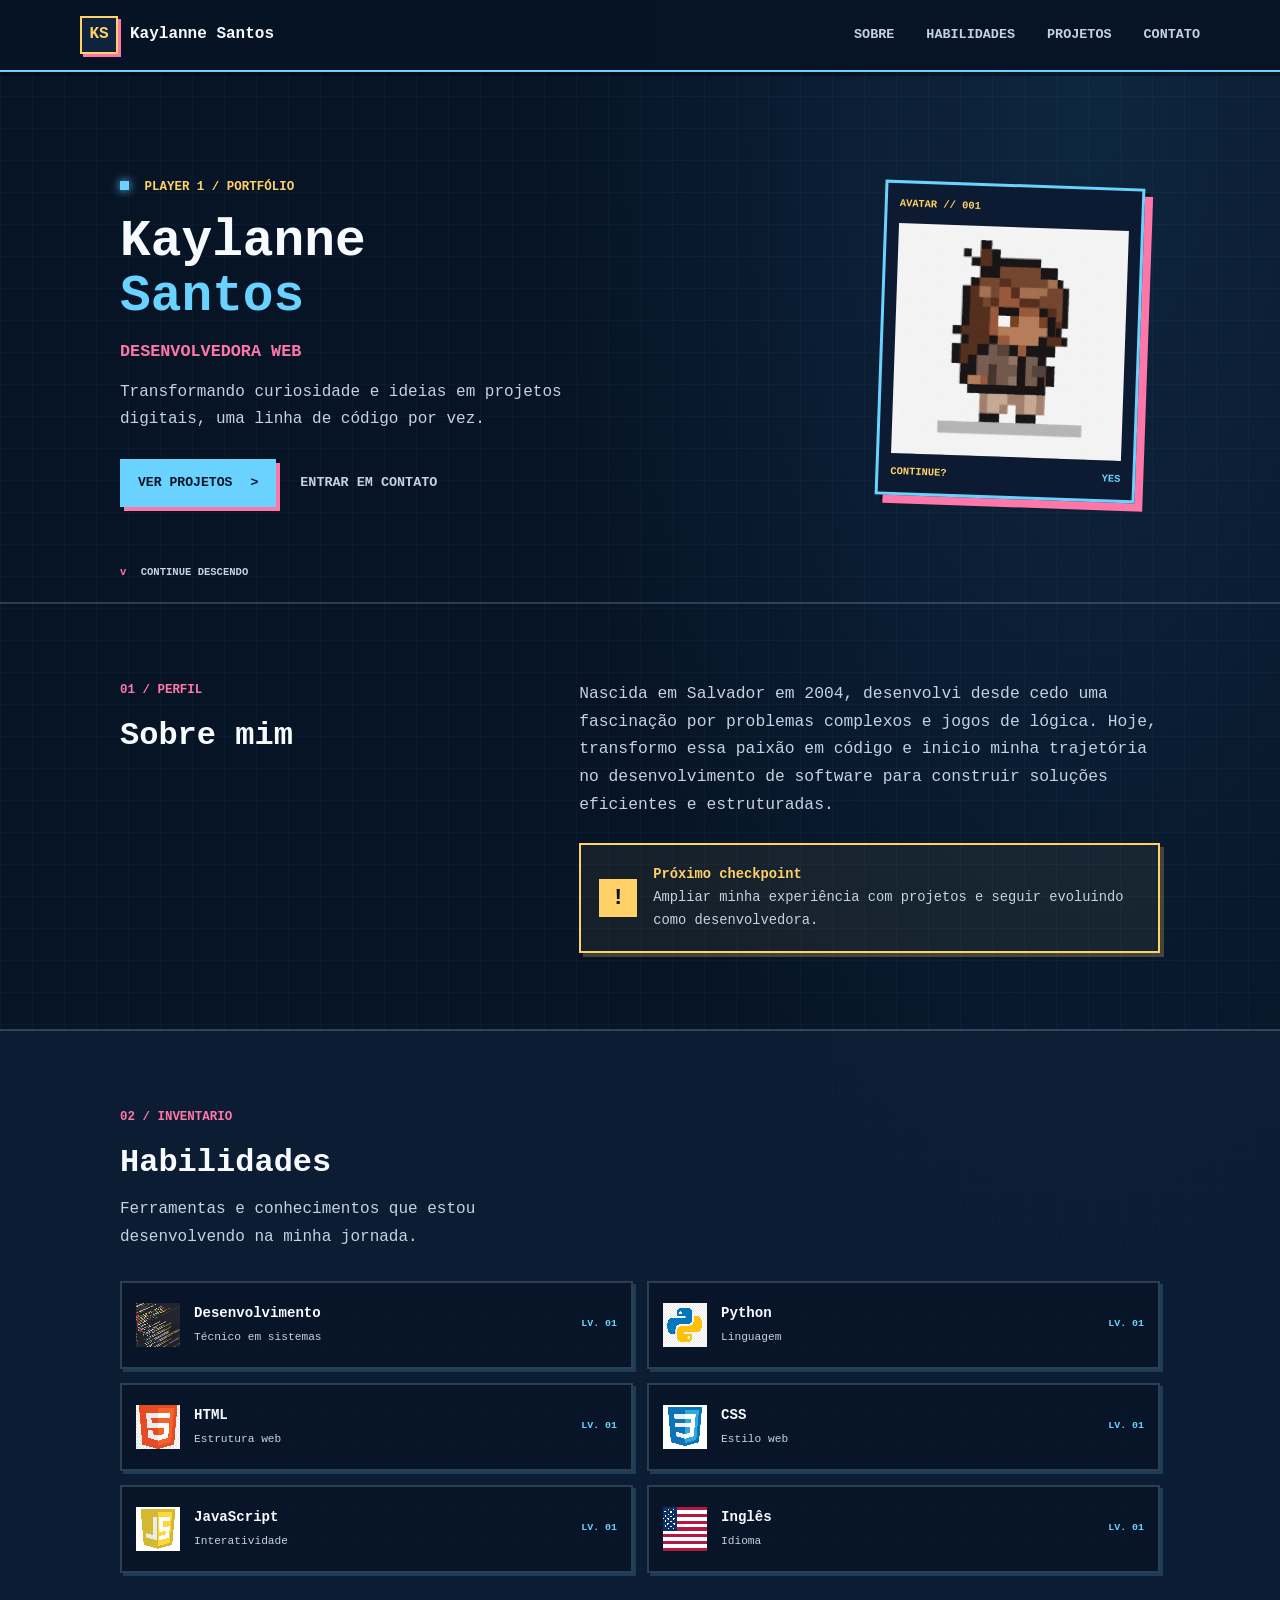
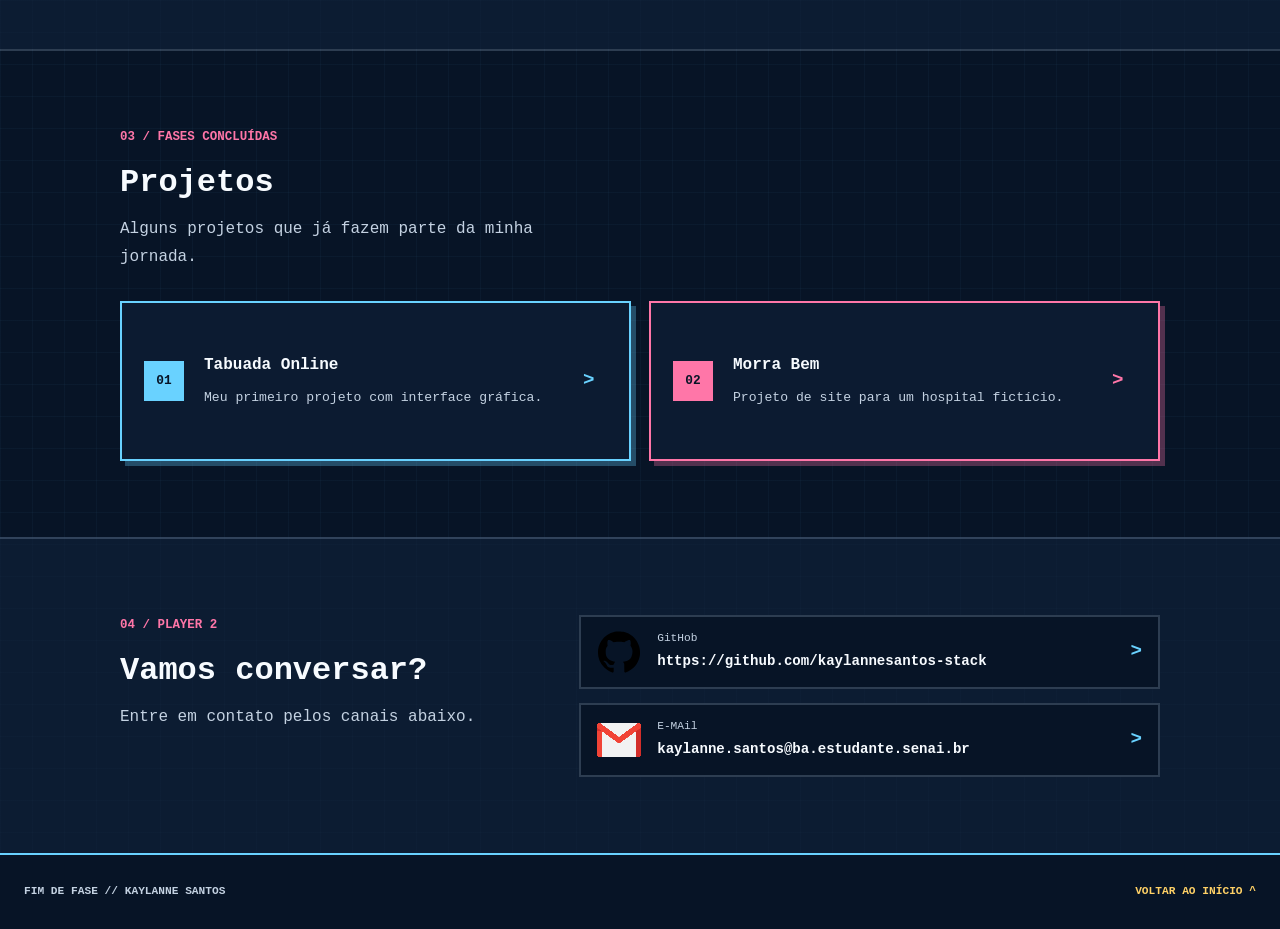
==== commit 5d3fdfe4: "." ====
--- a/index.html
+++ b/index.html
@@ -138,13 +138,13 @@
                 </div>
                 <div class="contact-list">
                     <a class="contact-item" href="https://wa.me/5571999999999" target="_blank" rel="noopener noreferrer">
-                        <img src="assets/whatsapp.jpeg" alt="" loading="lazy">
-                        <span><small>WHATSAPP</small><strong>71 99999-9999</strong></span>
+                        <img src="assets/GitHub.svg" alt="" loading="lazy">
+                        <span><small>GitHob</small><strong>https://github.com/kaylannesantos-stack</strong></span>
                         <span class="project-arrow" aria-hidden="true">&gt;</span>
                     </a>
                     <a class="contact-item" href="https://www.instagram.com/kay.santos/" target="_blank" rel="noopener noreferrer">
-                        <img src="assets/insta.jpeg" alt="" loading="lazy">
-                        <span><small>INSTAGRAM</small><strong>@kay.santos</strong></span>
+                        <img src="assets/gmail.png" alt="" loading="lazy">
+                        <span><small>E-MAil</small><strong>kaylanne.santos@ba.estudante.senai.br</strong></span>
                         <span class="project-arrow" aria-hidden="true">&gt;</span>
                     </a>
                 </div>
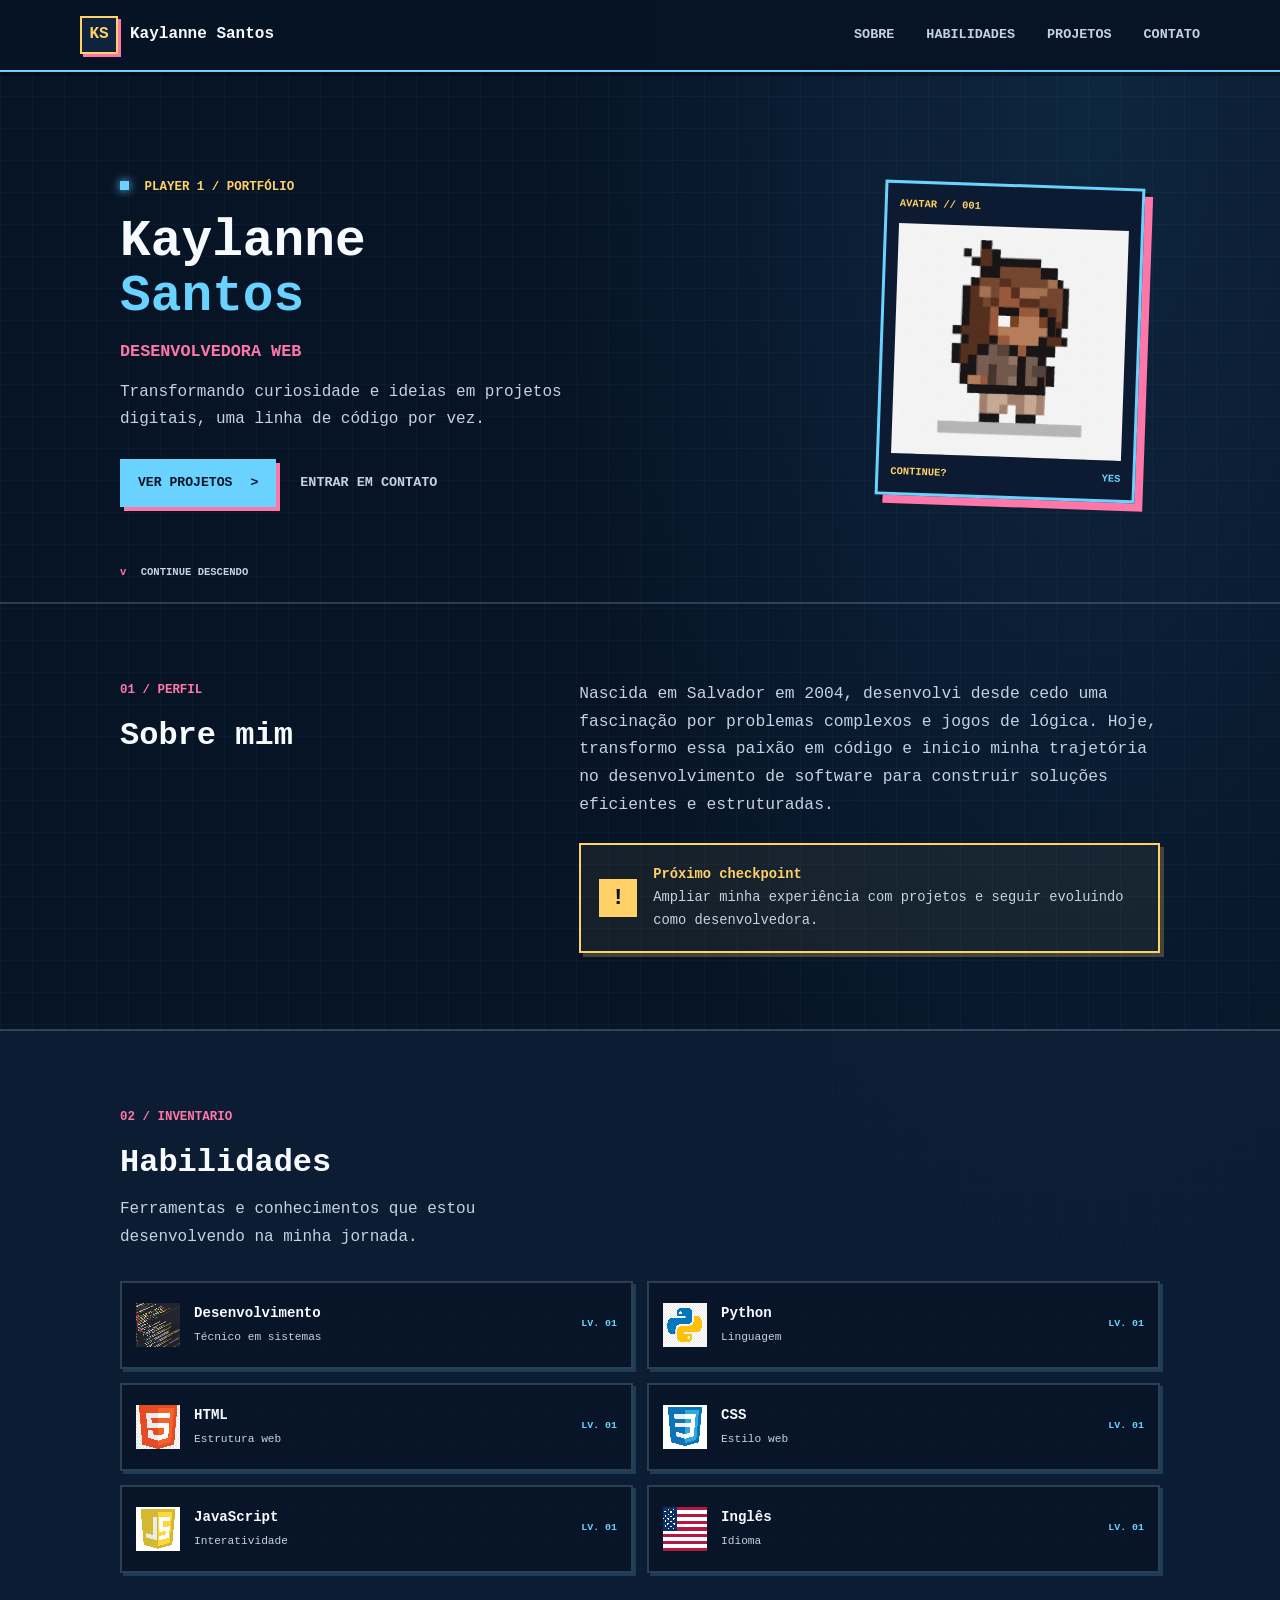
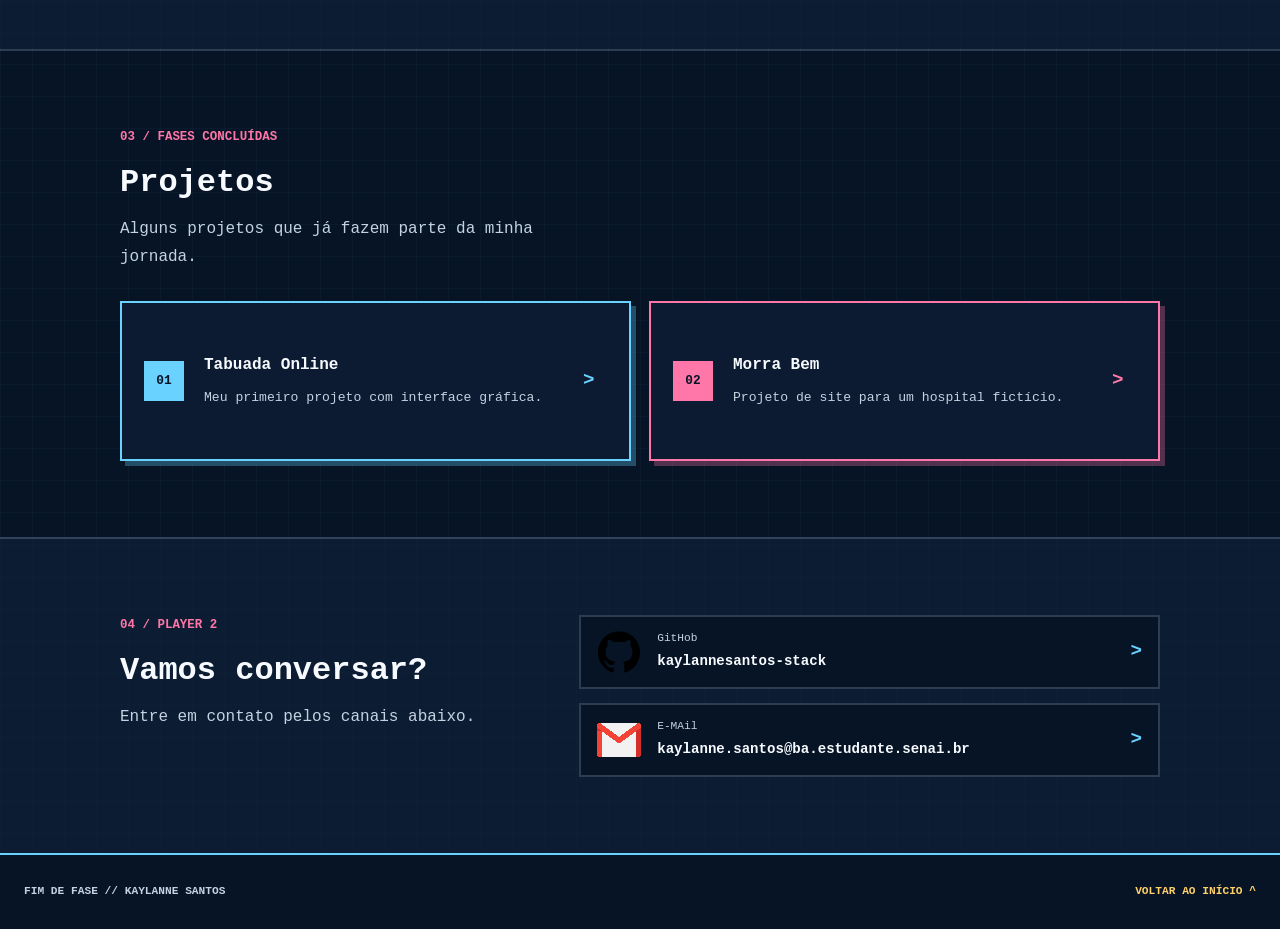
==== commit ad2d1118: "." ====
--- a/index.html
+++ b/index.html
@@ -137,12 +137,12 @@
                     <p class="section-intro">Entre em contato pelos canais abaixo.</p>
                 </div>
                 <div class="contact-list">
-                    <a class="contact-item" href="https://wa.me/5571999999999" target="_blank" rel="noopener noreferrer">
+                    <a class="contact-item" href="https://github.com/kaylannesantos-stack" target="_blank" rel="noopener noreferrer">
                         <img src="assets/GitHub.svg" alt="" loading="lazy">
-                        <span><small>GitHob</small><strong>https://github.com/kaylannesantos-stack</strong></span>
+                        <span><small>GitHob</small><strong>kaylannesantos-stack</strong></span>
                         <span class="project-arrow" aria-hidden="true">&gt;</span>
                     </a>
-                    <a class="contact-item" href="https://www.instagram.com/kay.santos/" target="_blank" rel="noopener noreferrer">
+                    <a class="contact-item" href="https://mail.google.com/mail/u/0/#inbox" target="_blank" rel="noopener noreferrer">
                         <img src="assets/gmail.png" alt="" loading="lazy">
                         <span><small>E-MAil</small><strong>kaylanne.santos@ba.estudante.senai.br</strong></span>
                         <span class="project-arrow" aria-hidden="true">&gt;</span>
